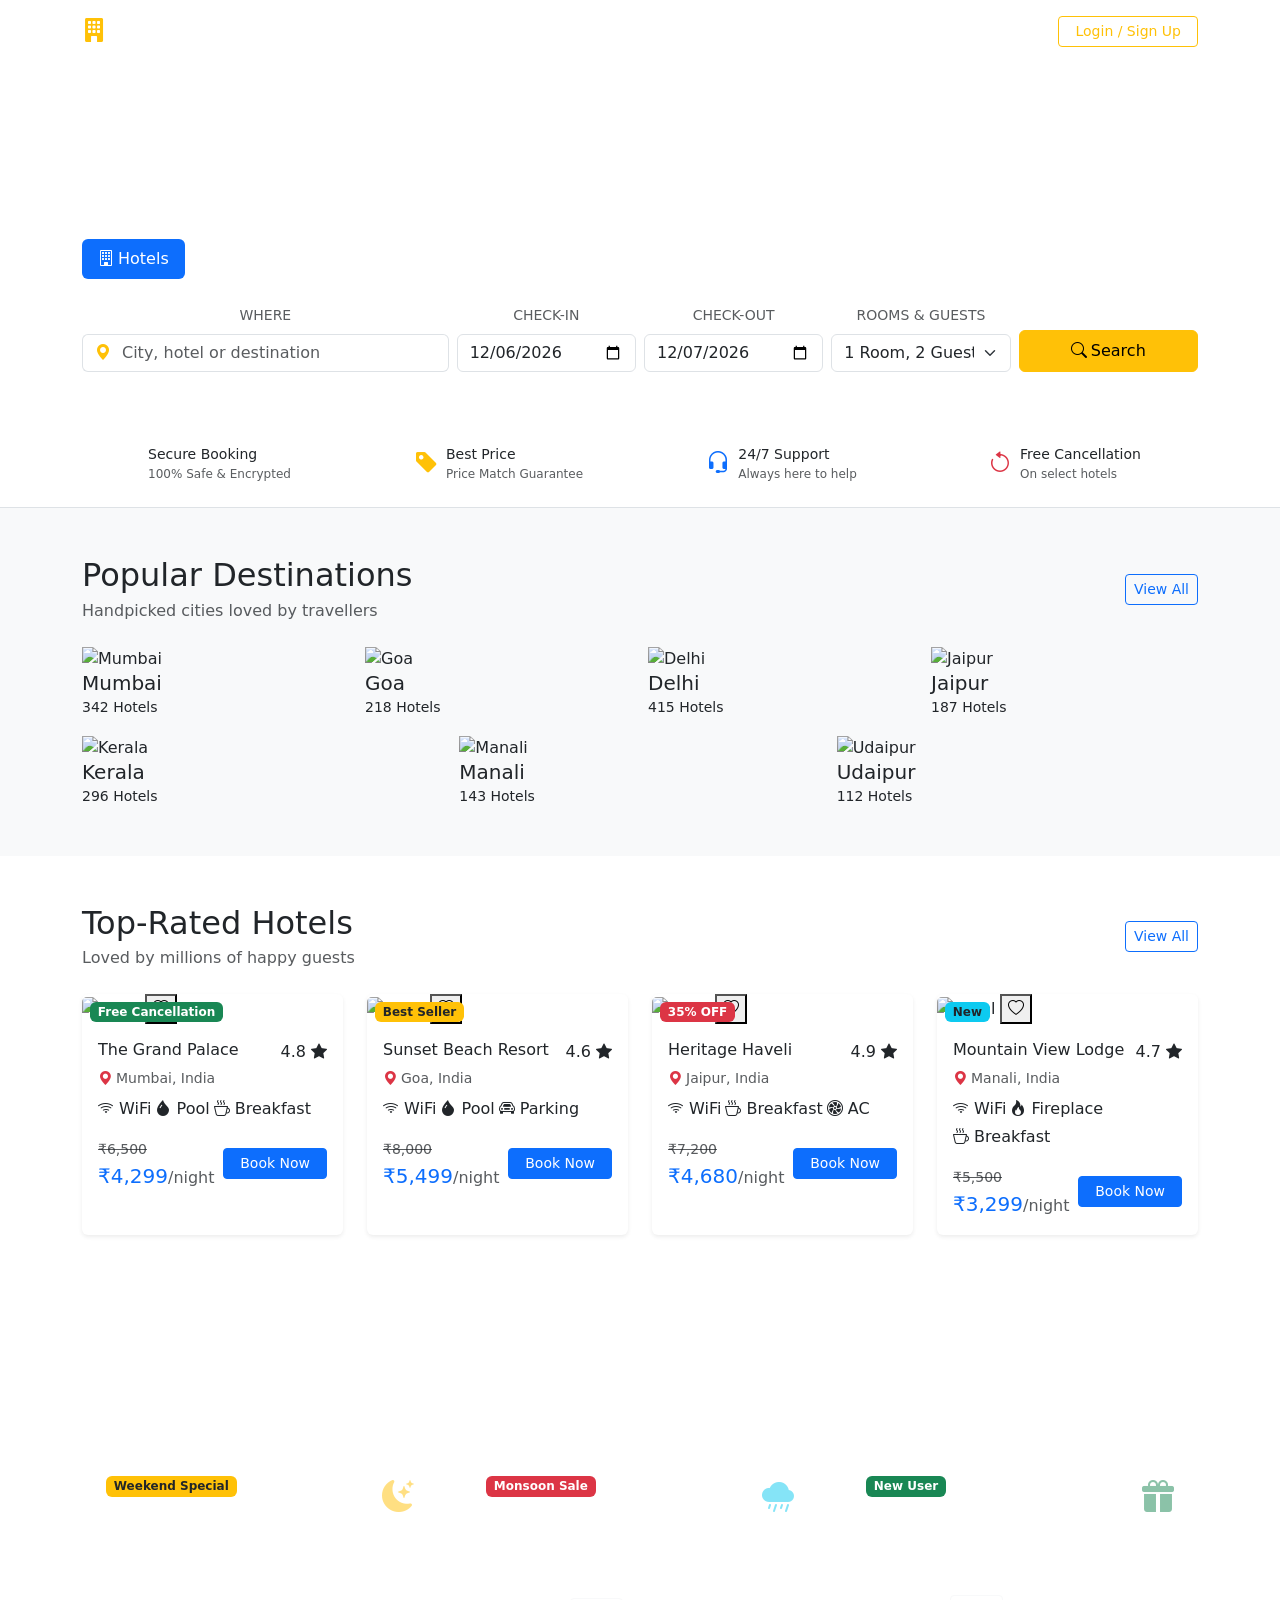
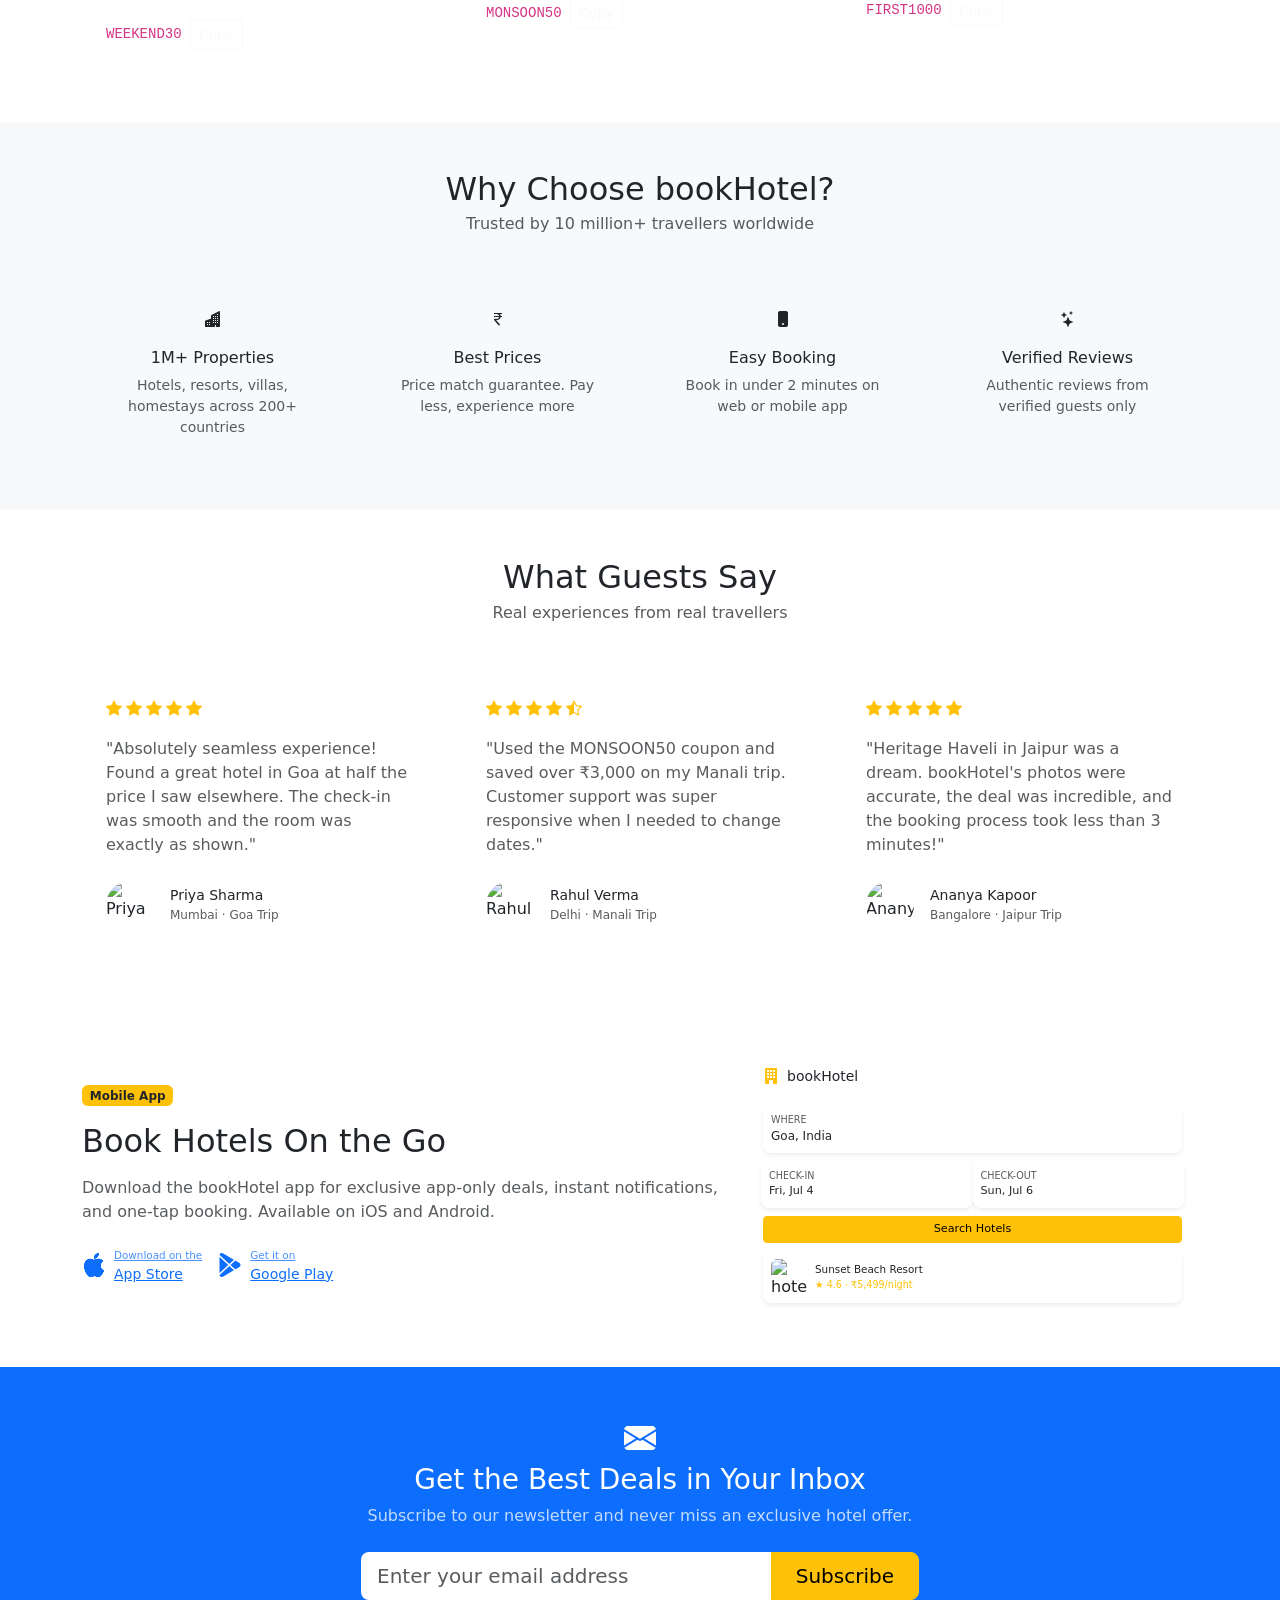
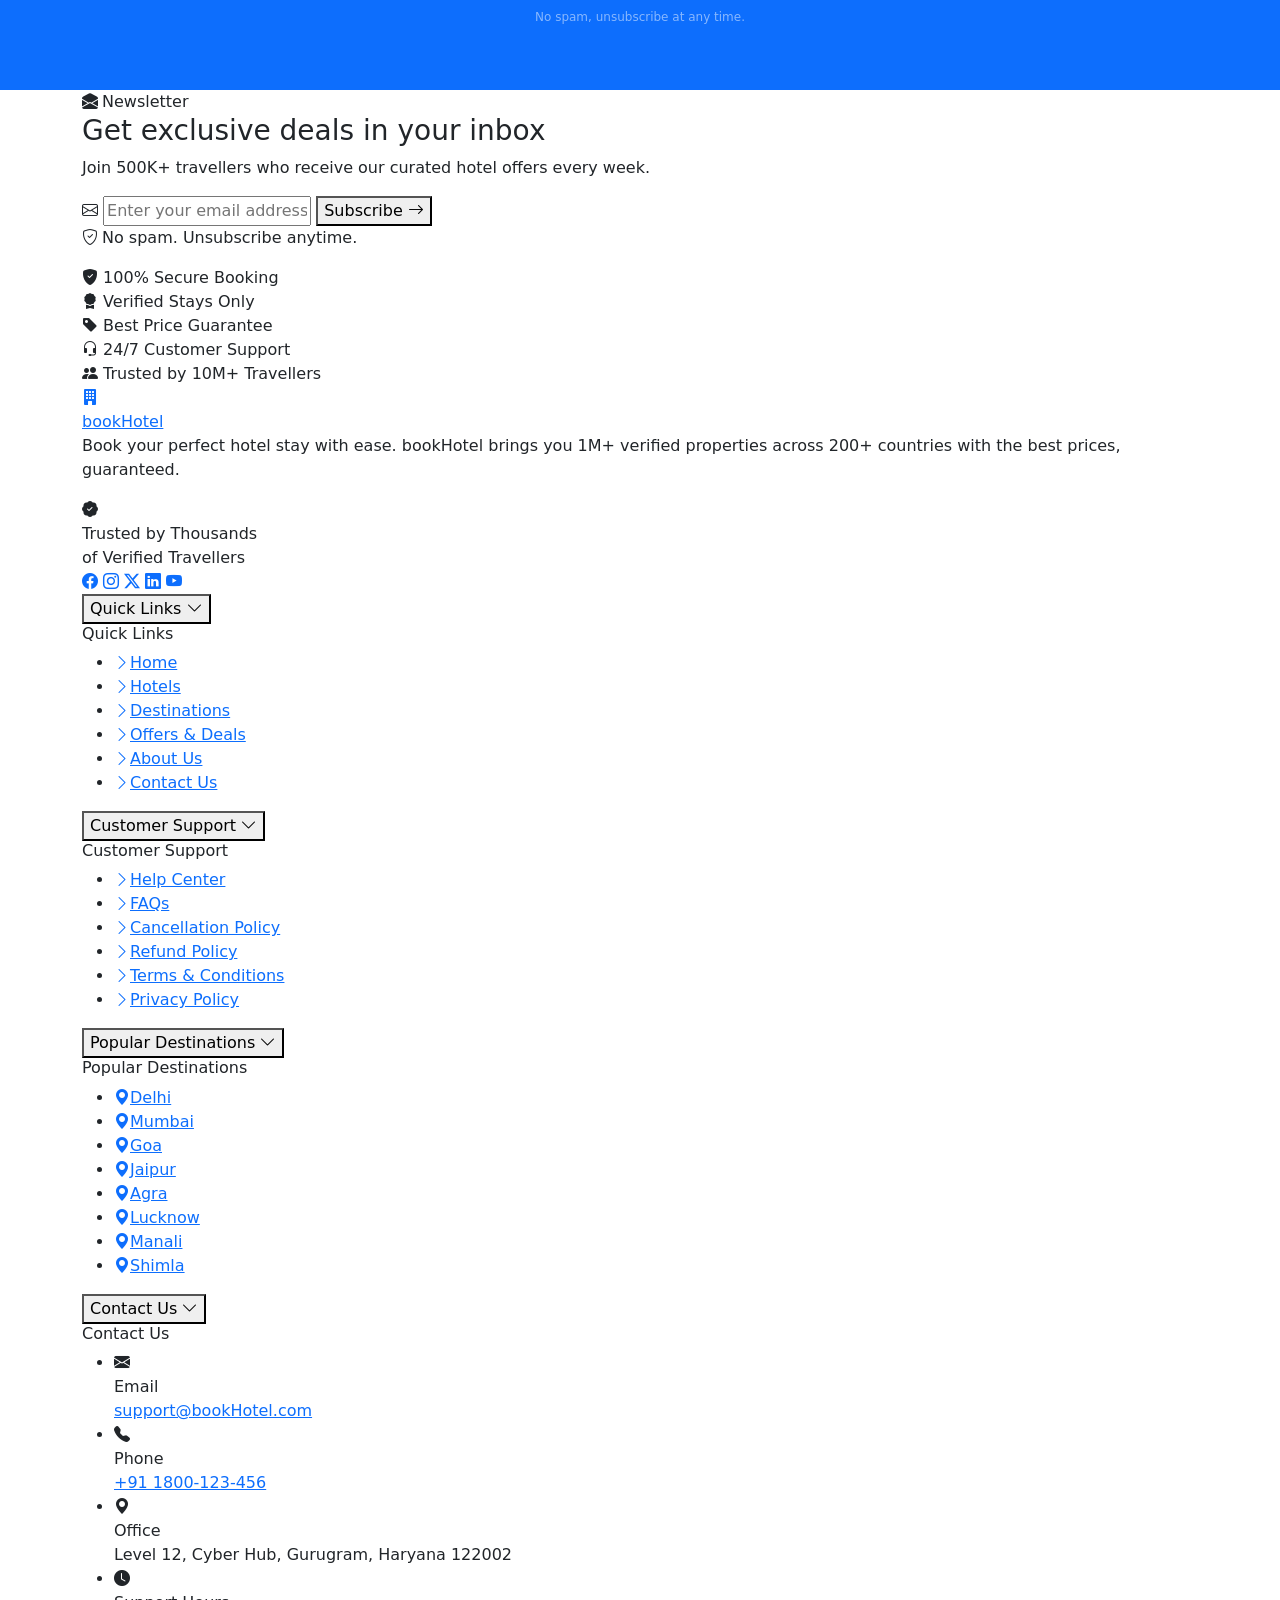
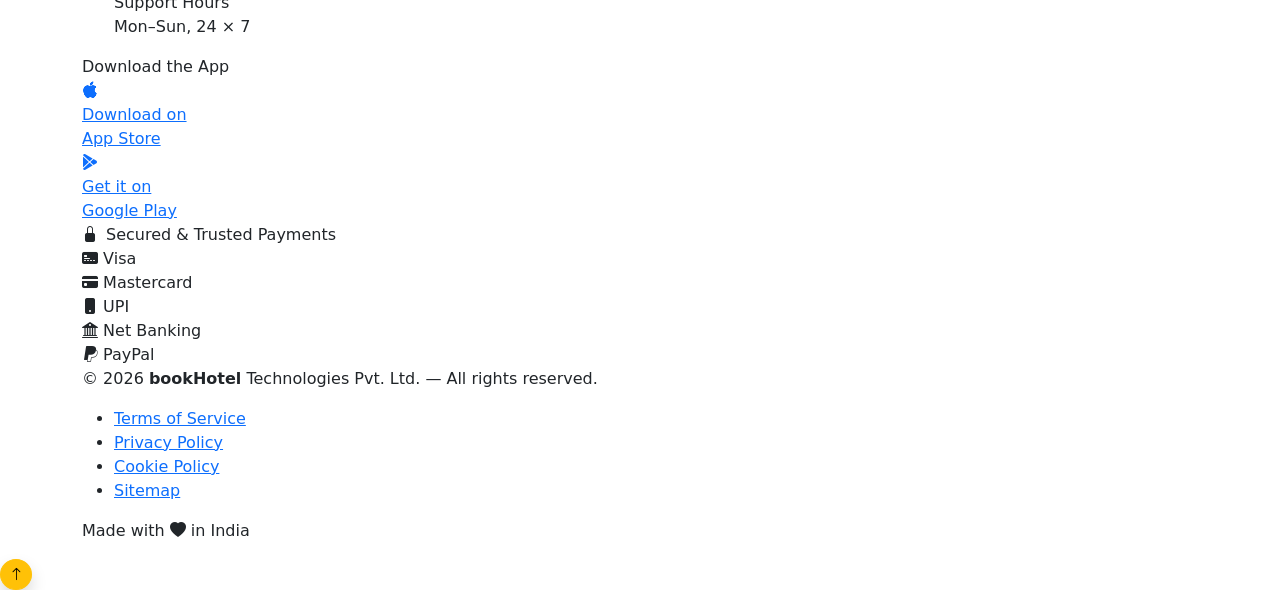
==== index.html @ 022981ae "Add My Bookings page, hotels PHP, pagination, filter/sort improvements" ====
<!DOCTYPE html>
<html lang="en">
<head>
  <meta charset="UTF-8" />
  <meta name="viewport" content="width=device-width, initial-scale=1.0"/>
  <title>bookHotel – Hotel Booking</title>
  <!-- Inline SVG favicon — no external file needed, eliminates 404 -->
  <link rel="icon" type="image/svg+xml" href="data:image/svg+xml,%3Csvg xmlns='http://www.w3.org/2000/svg' viewBox='0 0 32 32'%3E%3Crect width='32' height='32' rx='8' fill='%231a56db'/%3E%3Ctext x='50%25' y='54%25' dominant-baseline='middle' text-anchor='middle' font-size='18' font-family='system-ui' fill='%23f59e0b'%3E🏨%3C/text%3E%3C/svg%3E"/>
  <!-- crossorigin="anonymous" tells Edge these are public CDN assets (no credentials needed), which stops Tracking Prevention storage warnings -->
  <link href="https://cdn.jsdelivr.net/npm/bootstrap@5.3.3/dist/css/bootstrap.min.css" rel="stylesheet" crossorigin="anonymous"/>
  <link href="https://cdn.jsdelivr.net/npm/bootstrap-icons@1.11.3/font/bootstrap-icons.min.css" rel="stylesheet" crossorigin="anonymous"/>
  <link href="https://fonts.googleapis.com/css2?family=Inter:wght@400;500;600;700;800&display=swap" rel="stylesheet" crossorigin="anonymous"/>
  <link rel="stylesheet" href="style.css"/>
</head>
<body>

<!-- ========== NAVBAR ========== -->
<nav class="navbar navbar-expand-lg navbar-dark sticky-top" id="mainNav">
  <div class="container">
    <a class="navbar-brand fw-800 fs-4" href="index.html">
      <i class="bi bi-building-fill text-warning me-1"></i>bookHotel
    </a>
    <button class="navbar-toggler border-0" type="button" data-bs-toggle="collapse" data-bs-target="#navMenu">
      <span class="navbar-toggler-icon"></span>
    </button>
    <div class="collapse navbar-collapse" id="navMenu">
      <ul class="navbar-nav ms-auto align-items-lg-center gap-lg-1">
        <li class="nav-item"><a class="nav-link" href="hotels.html">Hotels</a></li>
        <li class="nav-item"><a class="nav-link" href="#">Destinations</a></li>
        <li class="nav-item"><a class="nav-link" href="my-bookings.html">My Bookings</a></li>
        <li class="nav-item"><a class="nav-link" href="#">Contact</a></li>
        <li class="nav-item ms-lg-3" id="navAuthSlot">
          <!-- Filled by navbar.js: shows login btn OR user dropdown -->
          <a class="btn btn-outline-warning btn-sm px-3" href="login.html">Login / Sign Up</a>
        </li>
      </ul>
    </div>
  </div>
</nav>

<!-- ========== HERO SECTION ========== -->
<section class="hero-section d-flex align-items-center">
  <div class="hero-overlay"></div>
  <div class="container position-relative z-1 text-white text-center py-5">
    <h1 class="display-4 fw-800 mb-2">Find Your Perfect Stay</h1>
    <p class="lead mb-4 opacity-75">Over 1 million hotels across 200+ countries. Best price guaranteed.</p>

    <!-- Search Tabs -->
    <div class="search-card mx-auto">
      <ul class="nav nav-pills search-tabs mb-4" id="searchTab">
        <li class="nav-item">
          <button class="nav-link active" data-bs-toggle="pill" data-bs-target="#hotels">
            <i class="bi bi-building me-1"></i>Hotels
          </button>
        </li>
      </ul>

      <div class="tab-content">
        <!-- Hotels Tab -->
        <div class="tab-pane fade show active" id="hotels">
          <div class="row g-2 align-items-end">
            <div class="col-12 col-md-4">
              <label class="form-label small fw-600 text-muted">WHERE</label>
              <div class="input-group">
                <span class="input-group-text bg-white border-end-0"><i class="bi bi-geo-alt-fill text-warning"></i></span>
                <input type="text" class="form-control border-start-0 ps-0" placeholder="City, hotel or destination"/>
              </div>
            </div>
            <div class="col-6 col-md-2">
              <label class="form-label small fw-600 text-muted">CHECK-IN</label>
              <input type="date" class="form-control"/>
            </div>
            <div class="col-6 col-md-2">
              <label class="form-label small fw-600 text-muted">CHECK-OUT</label>
              <input type="date" class="form-control"/>
            </div>
            <div class="col-6 col-md-2">
              <label class="form-label small fw-600 text-muted">ROOMS & GUESTS</label>
              <select class="form-select">
                <option>1 Room, 2 Guests</option>
                <option>1 Room, 1 Guest</option>
                <option>2 Rooms, 4 Guests</option>
                <option>3 Rooms, 6 Guests</option>
              </select>
            </div>
            <div class="col-6 col-md-2">
              <button class="btn btn-warning w-100 fw-700 py-2">
                <i class="bi bi-search me-1"></i>Search
              </button>
            </div>
          </div>
        </div>
      </div>
    </div>
  </div>
</section>

<!-- ========== TRUST BADGES ========== -->
<section class="py-4 bg-white border-bottom">
  <div class="container">
    <div class="row text-center g-3">
      <div class="col-6 col-md-3">
        <div class="d-flex align-items-center justify-content-center gap-2">
          <i class="bi bi-shield-check-fill text-success fs-4"></i>
          <div class="text-start">
            <div class="fw-700 small">Secure Booking</div>
            <div class="text-muted" style="font-size:0.75rem">100% Safe & Encrypted</div>
          </div>
        </div>
      </div>
      <div class="col-6 col-md-3">
        <div class="d-flex align-items-center justify-content-center gap-2">
          <i class="bi bi-tag-fill text-warning fs-4"></i>
          <div class="text-start">
            <div class="fw-700 small">Best Price</div>
            <div class="text-muted" style="font-size:0.75rem">Price Match Guarantee</div>
          </div>
        </div>
      </div>
      <div class="col-6 col-md-3">
        <div class="d-flex align-items-center justify-content-center gap-2">
          <i class="bi bi-headset text-primary fs-4"></i>
          <div class="text-start">
            <div class="fw-700 small">24/7 Support</div>
            <div class="text-muted" style="font-size:0.75rem">Always here to help</div>
          </div>
        </div>
      </div>
      <div class="col-6 col-md-3">
        <div class="d-flex align-items-center justify-content-center gap-2">
          <i class="bi bi-arrow-counterclockwise text-danger fs-4"></i>
          <div class="text-start">
            <div class="fw-700 small">Free Cancellation</div>
            <div class="text-muted" style="font-size:0.75rem">On select hotels</div>
          </div>
        </div>
      </div>
    </div>
  </div>
</section>

<!-- ========== POPULAR DESTINATIONS ========== -->
<section class="py-5 bg-light">
  <div class="container">
    <div class="d-flex justify-content-between align-items-center mb-4">
      <div>
        <h2 class="fw-800 mb-1">Popular Destinations</h2>
        <p class="text-muted mb-0">Handpicked cities loved by travellers</p>
      </div>
      <a href="hotels.html" class="btn btn-outline-primary btn-sm">View All</a>
    </div>
    <div class="row g-3">
      <div class="col-6 col-md-3">
        <div class="dest-card">
          <img src="https://images.unsplash.com/photo-1570168007204-dfb528c6958f?w=400&q=80" alt="Mumbai"/>
          <div class="dest-overlay">
            <h5 class="fw-700 mb-0">Mumbai</h5>
            <small>342 Hotels</small>
          </div>
        </div>
      </div>
      <div class="col-6 col-md-3">
        <div class="dest-card">
          <img src="https://images.unsplash.com/photo-1614082242765-7c98ca0f3df3?w=400&q=80" alt="Goa"/>
          <div class="dest-overlay">
            <h5 class="fw-700 mb-0">Goa</h5>
            <small>218 Hotels</small>
          </div>
        </div>
      </div>
      <div class="col-6 col-md-3">
        <div class="dest-card">
          <img src="https://images.unsplash.com/photo-1587474260584-136574528ed5?w=400&q=80" alt="Delhi"/>
          <div class="dest-overlay">
            <h5 class="fw-700 mb-0">Delhi</h5>
            <small>415 Hotels</small>
          </div>
        </div>
      </div>
      <div class="col-6 col-md-3">
        <div class="dest-card">
          <img src="https://images.unsplash.com/photo-1477587458883-47145ed94245?w=400&q=80" alt="Jaipur"/>
          <div class="dest-overlay">
            <h5 class="fw-700 mb-0">Jaipur</h5>
            <small>187 Hotels</small>
          </div>
        </div>
      </div>
      <div class="col-6 col-md-4">
        <div class="dest-card">
          <img src="https://th.bing.com/th/id/OIP.aY2bWZrLy8hna1aiaIunowHaEc?w=297&h=180&c=7&r=0&o=7&dpr=1.5&pid=1.7&rm=3" alt="Kerala"/>
          <div class="dest-overlay">
            <h5 class="fw-700 mb-0">Kerala</h5>
            <small>296 Hotels</small>
          </div>
        </div>
      </div>
      <div class="col-6 col-md-4">
        <div class="dest-card">
          <img src="https://images.unsplash.com/photo-1626621341517-bbf3d9990a23?w=400&q=80" alt="Manali"/>
          <div class="dest-overlay">
            <h5 class="fw-700 mb-0">Manali</h5>
            <small>143 Hotels</small>
          </div>
        </div>
      </div>
      <div class="col-12 col-md-4">
        <div class="dest-card">
          <img src="https://wallpapers.com/images/hd/lake-pichola-palace-rajputana-hd-dspdgwndxa2ug3qu.jpg" alt="Udaipur"/>
          <div class="dest-overlay">
            <h5 class="fw-700 mb-0">Udaipur</h5>
            <small>112 Hotels</small>
          </div>
        </div>
      </div>
    </div>
  </div>
</section>

<!-- ========== FEATURED HOTELS ========== -->
<section class="py-5 bg-white">
  <div class="container">
    <div class="d-flex justify-content-between align-items-center mb-4">
      <div>
        <h2 class="fw-800 mb-1">Top-Rated Hotels</h2>
        <p class="text-muted mb-0">Loved by millions of happy guests</p>
      </div>
      <a href="hotels.html" class="btn btn-outline-primary btn-sm">View All</a>
    </div>
    <div class="row g-4">

      <!-- Hotel Card 1 -->
      <div class="col-12 col-md-6 col-lg-3">
        <div class="hotel-card card border-0 shadow-sm h-100">
          <div class="position-relative">
            <img src="https://images.unsplash.com/photo-1566073771259-6a8506099945?w=400&q=80" class="card-img-top hotel-img" alt="Hotel"/>
            <span class="badge bg-success position-absolute top-0 start-0 m-2">Free Cancellation</span>
            <button class="btn-wishlist" aria-label="Add to wishlist"><i class="bi bi-heart"></i></button>
          </div>
          <div class="card-body">
            <div class="d-flex justify-content-between align-items-start mb-1">
              <h6 class="fw-700 mb-0">The Grand Palace</h6>
              <span class="rating-badge">4.8 <i class="bi bi-star-fill"></i></span>
            </div>
            <p class="text-muted small mb-2"><i class="bi bi-geo-alt-fill me-1 text-danger"></i>Mumbai, India</p>
            <div class="d-flex gap-1 flex-wrap mb-3">
              <span class="amenity-tag"><i class="bi bi-wifi"></i> WiFi</span>
              <span class="amenity-tag"><i class="bi bi-droplet-fill"></i> Pool</span>
              <span class="amenity-tag"><i class="bi bi-cup-hot"></i> Breakfast</span>
            </div>
            <div class="d-flex justify-content-between align-items-center">
              <div>
                <span class="text-muted text-decoration-line-through small">₹6,500</span>
                <div class="fw-800 text-primary fs-5">₹4,299<span class="fs-6 fw-400 text-muted">/night</span></div>
              </div>
              <a href="hotel-details.html" class="btn btn-primary btn-sm px-3">Book Now</a>
            </div>
          </div>
        </div>
      </div>

      <!-- Hotel Card 2 -->
      <div class="col-12 col-md-6 col-lg-3">
        <div class="hotel-card card border-0 shadow-sm h-100">
          <div class="position-relative">
            <img src="https://images.unsplash.com/photo-1571003123894-1f0594d2b5d9?w=400&q=80" class="card-img-top hotel-img" alt="Hotel"/>
            <span class="badge bg-warning text-dark position-absolute top-0 start-0 m-2">Best Seller</span>
            <button class="btn-wishlist" aria-label="Add to wishlist"><i class="bi bi-heart"></i></button>
          </div>
          <div class="card-body">
            <div class="d-flex justify-content-between align-items-start mb-1">
              <h6 class="fw-700 mb-0">Sunset Beach Resort</h6>
              <span class="rating-badge">4.6 <i class="bi bi-star-fill"></i></span>
            </div>
            <p class="text-muted small mb-2"><i class="bi bi-geo-alt-fill me-1 text-danger"></i>Goa, India</p>
            <div class="d-flex gap-1 flex-wrap mb-3">
              <span class="amenity-tag"><i class="bi bi-wifi"></i> WiFi</span>
              <span class="amenity-tag"><i class="bi bi-droplet-fill"></i> Pool</span>
              <span class="amenity-tag"><i class="bi bi-car-front"></i> Parking</span>
            </div>
            <div class="d-flex justify-content-between align-items-center">
              <div>
                <span class="text-muted text-decoration-line-through small">₹8,000</span>
                <div class="fw-800 text-primary fs-5">₹5,499<span class="fs-6 fw-400 text-muted">/night</span></div>
              </div>
              <a href="hotel-details.html" class="btn btn-primary btn-sm px-3">Book Now</a>
            </div>
          </div>
        </div>
      </div>

      <!-- Hotel Card 3 -->
      <div class="col-12 col-md-6 col-lg-3">
        <div class="hotel-card card border-0 shadow-sm h-100">
          <div class="position-relative">
            <img src="https://images.unsplash.com/photo-1520250497591-112f2f40a3f4?w=400&q=80" class="card-img-top hotel-img" alt="Hotel"/>
            <span class="badge bg-danger position-absolute top-0 start-0 m-2">35% OFF</span>
            <button class="btn-wishlist" aria-label="Add to wishlist"><i class="bi bi-heart"></i></button>
          </div>
          <div class="card-body">
            <div class="d-flex justify-content-between align-items-start mb-1">
              <h6 class="fw-700 mb-0">Heritage Haveli</h6>
              <span class="rating-badge">4.9 <i class="bi bi-star-fill"></i></span>
            </div>
            <p class="text-muted small mb-2"><i class="bi bi-geo-alt-fill me-1 text-danger"></i>Jaipur, India</p>
            <div class="d-flex gap-1 flex-wrap mb-3">
              <span class="amenity-tag"><i class="bi bi-wifi"></i> WiFi</span>
              <span class="amenity-tag"><i class="bi bi-cup-hot"></i> Breakfast</span>
              <span class="amenity-tag"><i class="bi bi-fan"></i> AC</span>
            </div>
            <div class="d-flex justify-content-between align-items-center">
              <div>
                <span class="text-muted text-decoration-line-through small">₹7,200</span>
                <div class="fw-800 text-primary fs-5">₹4,680<span class="fs-6 fw-400 text-muted">/night</span></div>
              </div>
              <a href="hotel-details.html" class="btn btn-primary btn-sm px-3">Book Now</a>
            </div>
          </div>
        </div>
      </div>

      <!-- Hotel Card 4 -->
      <div class="col-12 col-md-6 col-lg-3">
        <div class="hotel-card card border-0 shadow-sm h-100">
          <div class="position-relative">
            <img src="https://images.unsplash.com/photo-1611892440504-42a792e24d32?w=400&q=80" class="card-img-top hotel-img" alt="Hotel"/>
            <span class="badge bg-info text-dark position-absolute top-0 start-0 m-2">New</span>
            <button class="btn-wishlist" aria-label="Add to wishlist"><i class="bi bi-heart"></i></button>
          </div>
          <div class="card-body">
            <div class="d-flex justify-content-between align-items-start mb-1">
              <h6 class="fw-700 mb-0">Mountain View Lodge</h6>
              <span class="rating-badge">4.7 <i class="bi bi-star-fill"></i></span>
            </div>
            <p class="text-muted small mb-2"><i class="bi bi-geo-alt-fill me-1 text-danger"></i>Manali, India</p>
            <div class="d-flex gap-1 flex-wrap mb-3">
              <span class="amenity-tag"><i class="bi bi-wifi"></i> WiFi</span>
              <span class="amenity-tag"><i class="bi bi-fire"></i> Fireplace</span>
              <span class="amenity-tag"><i class="bi bi-cup-hot"></i> Breakfast</span>
            </div>
            <div class="d-flex justify-content-between align-items-center">
              <div>
                <span class="text-muted text-decoration-line-through small">₹5,500</span>
                <div class="fw-800 text-primary fs-5">₹3,299<span class="fs-6 fw-400 text-muted">/night</span></div>
              </div>
              <a href="hotel-details.html" class="btn btn-primary btn-sm px-3">Book Now</a>
            </div>
          </div>
        </div>
      </div>

    </div>
  </div>
</section>

<!-- ========== EXCLUSIVE DEALS ========== -->
<section class="py-5 deals-section text-white">
  <div class="container">
    <div class="text-center mb-5">
      <h2 class="fw-800">Exclusive Deals & Offers</h2>
      <p class="opacity-75">Limited time offers — grab them before they're gone</p>
    </div>
    <div class="row g-4">
      <div class="col-12 col-md-4">
        <div class="deal-card p-4">
          <div class="d-flex justify-content-between align-items-start mb-3">
            <div>
              <span class="badge bg-warning text-dark mb-2">Weekend Special</span>
              <h5 class="fw-700">Flat 30% Off on Weekend Stays</h5>
              <p class="opacity-75 small mb-0">Valid on check-ins Fri – Sun. Min. 2 nights.</p>
            </div>
            <i class="bi bi-moon-stars-fill fs-2 text-warning opacity-50"></i>
          </div>
          <div class="d-flex align-items-center gap-2 mt-3">
            <code class="coupon-code">WEEKEND30</code>
            <button class="btn btn-sm btn-outline-light" onclick="copyCode(this, 'WEEKEND30')">Copy</button>
          </div>
        </div>
      </div>
      <div class="col-12 col-md-4">
        <div class="deal-card p-4">
          <div class="d-flex justify-content-between align-items-start mb-3">
            <div>
              <span class="badge bg-danger mb-2">Monsoon Sale</span>
              <h5 class="fw-700">Up to 50% Off on Hill Stations</h5>
              <p class="opacity-75 small mb-0">Book by July 31. Travel till Sep 30.</p>
            </div>
            <i class="bi bi-cloud-rain-fill fs-2 text-info opacity-50"></i>
          </div>
          <div class="d-flex align-items-center gap-2 mt-3">
            <code class="coupon-code">MONSOON50</code>
            <button class="btn btn-sm btn-outline-light" onclick="copyCode(this, 'MONSOON50')">Copy</button>
          </div>
        </div>
      </div>
      <div class="col-12 col-md-4">
        <div class="deal-card p-4">
          <div class="d-flex justify-content-between align-items-start mb-3">
            <div>
              <span class="badge bg-success mb-2">New User</span>
              <h5 class="fw-700">₹1000 Off on First Booking</h5>
              <p class="opacity-75 small mb-0">For new users on bookings above ₹3000.</p>
            </div>
            <i class="bi bi-gift-fill fs-2 text-success opacity-50"></i>
          </div>
          <div class="d-flex align-items-center gap-2 mt-3">
            <code class="coupon-code">FIRST1000</code>
            <button class="btn btn-sm btn-outline-light" onclick="copyCode(this, 'FIRST1000')">Copy</button>
          </div>
        </div>
      </div>
    </div>
  </div>
</section>

<!-- ========== WHY CHOOSE US ========== -->
<section class="py-5 bg-light">
  <div class="container text-center">
    <h2 class="fw-800 mb-1">Why Choose bookHotel?</h2>
    <p class="text-muted mb-5">Trusted by 10 million+ travellers worldwide</p>
    <div class="row g-4">
      <div class="col-6 col-md-3">
        <div class="feature-box p-4 h-100">
          <div class="feature-icon mb-3"><i class="bi bi-buildings-fill"></i></div>
          <h6 class="fw-700">1M+ Properties</h6>
          <p class="text-muted small mb-0">Hotels, resorts, villas, homestays across 200+ countries</p>
        </div>
      </div>
      <div class="col-6 col-md-3">
        <div class="feature-box p-4 h-100">
          <div class="feature-icon mb-3"><i class="bi bi-currency-rupee"></i></div>
          <h6 class="fw-700">Best Prices</h6>
          <p class="text-muted small mb-0">Price match guarantee. Pay less, experience more</p>
        </div>
      </div>
      <div class="col-6 col-md-3">
        <div class="feature-box p-4 h-100">
          <div class="feature-icon mb-3"><i class="bi bi-phone-fill"></i></div>
          <h6 class="fw-700">Easy Booking</h6>
          <p class="text-muted small mb-0">Book in under 2 minutes on web or mobile app</p>
        </div>
      </div>
      <div class="col-6 col-md-3">
        <div class="feature-box p-4 h-100">
          <div class="feature-icon mb-3"><i class="bi bi-stars"></i></div>
          <h6 class="fw-700">Verified Reviews</h6>
          <p class="text-muted small mb-0">Authentic reviews from verified guests only</p>
        </div>
      </div>
    </div>
  </div>
</section>

<!-- ========== TESTIMONIALS ========== -->
<section class="py-5 bg-white">
  <div class="container">
    <div class="text-center mb-5">
      <h2 class="fw-800 mb-1">What Guests Say</h2>
      <p class="text-muted">Real experiences from real travellers</p>
    </div>
    <div class="row g-4">
      <div class="col-12 col-md-4">
        <div class="review-card p-4 h-100">
          <div class="d-flex gap-1 text-warning mb-3">
            <i class="bi bi-star-fill"></i><i class="bi bi-star-fill"></i><i class="bi bi-star-fill"></i><i class="bi bi-star-fill"></i><i class="bi bi-star-fill"></i>
          </div>
          <p class="text-muted mb-4">"Absolutely seamless experience! Found a great hotel in Goa at half the price I saw elsewhere. The check-in was smooth and the room was exactly as shown."</p>
          <div class="d-flex align-items-center gap-3">
            <img src="https://i.pravatar.cc/48?img=5" class="rounded-circle" width="48" height="48" alt="Priya S"/>
            <div>
              <div class="fw-700 small">Priya Sharma</div>
              <div class="text-muted" style="font-size:0.75rem">Mumbai · Goa Trip</div>
            </div>
          </div>
        </div>
      </div>
      <div class="col-12 col-md-4">
        <div class="review-card p-4 h-100">
          <div class="d-flex gap-1 text-warning mb-3">
            <i class="bi bi-star-fill"></i><i class="bi bi-star-fill"></i><i class="bi bi-star-fill"></i><i class="bi bi-star-fill"></i><i class="bi bi-star-half"></i>
          </div>
          <p class="text-muted mb-4">"Used the MONSOON50 coupon and saved over ₹3,000 on my Manali trip. Customer support was super responsive when I needed to change dates."</p>
          <div class="d-flex align-items-center gap-3">
            <img src="https://i.pravatar.cc/48?img=12" class="rounded-circle" width="48" height="48" alt="Rahul V"/>
            <div>
              <div class="fw-700 small">Rahul Verma</div>
              <div class="text-muted" style="font-size:0.75rem">Delhi · Manali Trip</div>
            </div>
          </div>
        </div>
      </div>
      <div class="col-12 col-md-4">
        <div class="review-card p-4 h-100">
          <div class="d-flex gap-1 text-warning mb-3">
            <i class="bi bi-star-fill"></i><i class="bi bi-star-fill"></i><i class="bi bi-star-fill"></i><i class="bi bi-star-fill"></i><i class="bi bi-star-fill"></i>
          </div>
          <p class="text-muted mb-4">"Heritage Haveli in Jaipur was a dream. bookHotel's photos were accurate, the deal was incredible, and the booking process took less than 3 minutes!"</p>
          <div class="d-flex align-items-center gap-3">
            <img src="https://i.pravatar.cc/48?img=21" class="rounded-circle" width="48" height="48" alt="Ananya K"/>
            <div>
              <div class="fw-700 small">Ananya Kapoor</div>
              <div class="text-muted" style="font-size:0.75rem">Bangalore · Jaipur Trip</div>
            </div>
          </div>
        </div>
      </div>
    </div>
  </div>
</section>

<!-- ========== APP DOWNLOAD ========== -->
<section class="py-5 app-section">
  <div class="container">
    <div class="row align-items-center g-4">
      <div class="col-12 col-md-7">
        <span class="badge bg-warning text-dark mb-3">Mobile App</span>
        <h2 class="fw-800 mb-3">Book Hotels On the Go</h2>
        <p class="text-muted mb-4">Download the bookHotel app for exclusive app-only deals, instant notifications, and one-tap booking. Available on iOS and Android.</p>
        <div class="d-flex gap-3 flex-wrap">
          <a href="#" class="app-btn d-flex align-items-center gap-2">
            <i class="bi bi-apple fs-4"></i>
            <div class="text-start">
              <div style="font-size:0.65rem" class="opacity-75">Download on the</div>
              <div class="fw-700 small">App Store</div>
            </div>
          </a>
          <a href="#" class="app-btn d-flex align-items-center gap-2">
            <i class="bi bi-google-play fs-4"></i>
            <div class="text-start">
              <div style="font-size:0.65rem" class="opacity-75">Get it on</div>
              <div class="fw-700 small">Google Play</div>
            </div>
          </a>
        </div>
      </div>
      <div class="col-12 col-md-5 text-center">
        <div class="app-mockup mx-auto">
          <div class="phone-frame">
            <div class="phone-screen">
              <div class="p-3 text-start">
                <div class="d-flex align-items-center gap-2 mb-3">
                  <i class="bi bi-building-fill text-warning"></i>
                  <span class="fw-700 small">bookHotel</span>
                </div>
                <div class="bg-white rounded-3 p-2 mb-2 shadow-sm">
                  <div class="text-muted" style="font-size:0.6rem">WHERE</div>
                  <div class="fw-600" style="font-size:0.75rem">Goa, India</div>
                </div>
                <div class="row g-1 mb-2">
                  <div class="col-6 bg-white rounded-3 p-2 shadow-sm">
                    <div class="text-muted" style="font-size:0.6rem">CHECK-IN</div>
                    <div class="fw-600" style="font-size:0.7rem">Fri, Jul 4</div>
                  </div>
                  <div class="col-6 bg-white rounded-3 p-2 shadow-sm">
                    <div class="text-muted" style="font-size:0.6rem">CHECK-OUT</div>
                    <div class="fw-600" style="font-size:0.7rem">Sun, Jul 6</div>
                  </div>
                </div>
                <button class="btn btn-warning w-100 btn-sm fw-700" style="font-size:0.7rem">Search Hotels</button>
                <div class="mt-2 bg-white rounded-3 p-2 shadow-sm d-flex gap-2 align-items-center">
                  <img src="https://images.unsplash.com/photo-1571003123894-1f0594d2b5d9?w=60&q=80" width="36" height="36" class="rounded-2 object-fit-cover" alt="hotel"/>
                  <div>
                    <div class="fw-600" style="font-size:0.65rem">Sunset Beach Resort</div>
                    <div class="text-warning" style="font-size:0.6rem">★ 4.6 · ₹5,499/night</div>
                  </div>
                </div>
              </div>
            </div>
          </div>
        </div>
      </div>
    </div>
  </div>
</section>

<!-- ========== NEWSLETTER ========== -->
<section class="py-5 bg-primary text-white text-center">
  <div class="container">
    <div class="col-12 col-md-6 mx-auto">
      <i class="bi bi-envelope-fill fs-2 mb-3"></i>
      <h3 class="fw-800 mb-2">Get the Best Deals in Your Inbox</h3>
      <p class="opacity-75 mb-4">Subscribe to our newsletter and never miss an exclusive hotel offer.</p>
      <div class="input-group input-group-lg">
        <input type="email" class="form-control border-0" placeholder="Enter your email address" aria-label="Email"/>
        <button class="btn btn-warning fw-700 px-4">Subscribe</button>
      </div>
      <p class="mt-2 opacity-50" style="font-size:0.75rem">No spam, unsubscribe at any time.</p>
    </div>
  </div>
</section>

<!-- ========== PREMIUM FOOTER ========== -->
<footer class="se-footer">

  <!-- ── TOP NEWSLETTER BAND ── -->
  <div class="se-footer__newsletter-band">
    <div class="container">
      <div class="se-footer__nl-inner">
        <div class="se-footer__nl-copy">
          <span class="se-footer__nl-badge"><i class="bi bi-envelope-open-fill me-1"></i>Newsletter</span>
          <h3 class="se-footer__nl-title">Get exclusive deals in your inbox</h3>
          <p class="se-footer__nl-sub">Join 500K+ travellers who receive our curated hotel offers every week.</p>
        </div>
        <form class="se-footer__nl-form" id="footerNewsletterForm" novalidate>
          <div class="se-footer__nl-field">
            <i class="bi bi-envelope se-footer__nl-icon"></i>
            <input type="email" class="se-footer__nl-input" id="nlEmail" placeholder="Enter your email address" aria-label="Email for newsletter"/>
            <button type="submit" class="se-footer__nl-btn">
              <span class="se-footer__nl-btn-txt">Subscribe</span>
              <i class="bi bi-arrow-right se-footer__nl-btn-icon"></i>
            </button>
          </div>
          <p class="se-footer__nl-note"><i class="bi bi-shield-check me-1"></i>No spam. Unsubscribe anytime.</p>
          <p class="se-footer__nl-ok d-none" id="nlOk"><i class="bi bi-check-circle-fill me-1"></i>You're subscribed!</p>
        </form>
      </div>
    </div>
  </div>

  <!-- ── TRUST STRIP ── -->
  <div class="se-footer__trust-strip">
    <div class="container">
      <div class="se-footer__trust-row">
        <div class="se-footer__trust-item">
          <i class="bi bi-shield-fill-check"></i>
          <span>100% Secure Booking</span>
        </div>
        <div class="se-footer__trust-sep"></div>
        <div class="se-footer__trust-item">
          <i class="bi bi-award-fill"></i>
          <span>Verified Stays Only</span>
        </div>
        <div class="se-footer__trust-sep"></div>
        <div class="se-footer__trust-item">
          <i class="bi bi-tag-fill"></i>
          <span>Best Price Guarantee</span>
        </div>
        <div class="se-footer__trust-sep"></div>
        <div class="se-footer__trust-item">
          <i class="bi bi-headset"></i>
          <span>24/7 Customer Support</span>
        </div>
        <div class="se-footer__trust-sep"></div>
        <div class="se-footer__trust-item">
          <i class="bi bi-people-fill"></i>
          <span>Trusted by 10M+ Travellers</span>
        </div>
      </div>
    </div>
  </div>

  <!-- ── MAIN GRID ── -->
  <div class="se-footer__main">
    <div class="container">
      <div class="se-footer__grid">

        <!-- COL 1 — Brand -->
        <div class="se-footer__col se-footer__col--brand">
          <a href="index.html" class="se-footer__logo">
            <div class="se-footer__logo-icon"><i class="bi bi-building-fill"></i></div>
            <span class="se-footer__logo-name">bookHotel</span>
          </a>
          <p class="se-footer__brand-desc">
            Book your perfect hotel stay with ease. bookHotel brings you 1M+ verified properties across 200+ countries with the best prices, guaranteed.
          </p>
          <!-- Trusted badge -->
          <div class="se-footer__trusted-badge">
            <i class="bi bi-patch-check-fill se-footer__badge-icon"></i>
            <div>
              <div class="se-footer__badge-title">Trusted by Thousands</div>
              <div class="se-footer__badge-sub">of Verified Travellers</div>
            </div>
          </div>
          <!-- Social icons -->
          <div class="se-footer__social">
            <a href="#" class="se-footer__social-btn" aria-label="Facebook"><i class="bi bi-facebook"></i></a>
            <a href="#" class="se-footer__social-btn" aria-label="Instagram"><i class="bi bi-instagram"></i></a>
            <a href="#" class="se-footer__social-btn" aria-label="Twitter / X"><i class="bi bi-twitter-x"></i></a>
            <a href="#" class="se-footer__social-btn" aria-label="LinkedIn"><i class="bi bi-linkedin"></i></a>
            <a href="#" class="se-footer__social-btn" aria-label="YouTube"><i class="bi bi-youtube"></i></a>
          </div>
        </div>

        <!-- COL 2 — Quick Links -->
        <div class="se-footer__col">
          <button class="se-footer__col-toggle" aria-expanded="false">
            Quick Links <i class="bi bi-chevron-down se-footer__toggle-icon"></i>
          </button>
          <h6 class="se-footer__col-heading">Quick Links</h6>
          <ul class="se-footer__link-list">
            <li><a href="index.html"><i class="bi bi-chevron-right"></i>Home</a></li>
            <li><a href="hotels.html"><i class="bi bi-chevron-right"></i>Hotels</a></li>
            <li><a href="#"><i class="bi bi-chevron-right"></i>Destinations</a></li>
            <li><a href="#"><i class="bi bi-chevron-right"></i>Offers &amp; Deals</a></li>
            <li><a href="#"><i class="bi bi-chevron-right"></i>About Us</a></li>
            <li><a href="#"><i class="bi bi-chevron-right"></i>Contact Us</a></li>
          </ul>
        </div>

        <!-- COL 3 — Customer Support -->
        <div class="se-footer__col">
          <button class="se-footer__col-toggle" aria-expanded="false">
            Customer Support <i class="bi bi-chevron-down se-footer__toggle-icon"></i>
          </button>
          <h6 class="se-footer__col-heading">Customer Support</h6>
          <ul class="se-footer__link-list">
            <li><a href="#"><i class="bi bi-chevron-right"></i>Help Center</a></li>
            <li><a href="#"><i class="bi bi-chevron-right"></i>FAQs</a></li>
            <li><a href="#"><i class="bi bi-chevron-right"></i>Cancellation Policy</a></li>
            <li><a href="#"><i class="bi bi-chevron-right"></i>Refund Policy</a></li>
            <li><a href="#"><i class="bi bi-chevron-right"></i>Terms &amp; Conditions</a></li>
            <li><a href="#"><i class="bi bi-chevron-right"></i>Privacy Policy</a></li>
          </ul>
        </div>

        <!-- COL 4 — Popular Destinations -->
        <div class="se-footer__col">
          <button class="se-footer__col-toggle" aria-expanded="false">
            Popular Destinations <i class="bi bi-chevron-down se-footer__toggle-icon"></i>
          </button>
          <h6 class="se-footer__col-heading">Popular Destinations</h6>
          <ul class="se-footer__link-list se-footer__link-list--dest">
            <li><a href="hotels.html"><i class="bi bi-geo-alt-fill"></i>Delhi</a></li>
            <li><a href="hotels.html"><i class="bi bi-geo-alt-fill"></i>Mumbai</a></li>
            <li><a href="hotels.html"><i class="bi bi-geo-alt-fill"></i>Goa</a></li>
            <li><a href="hotels.html"><i class="bi bi-geo-alt-fill"></i>Jaipur</a></li>
            <li><a href="hotels.html"><i class="bi bi-geo-alt-fill"></i>Agra</a></li>
            <li><a href="hotels.html"><i class="bi bi-geo-alt-fill"></i>Lucknow</a></li>
            <li><a href="hotels.html"><i class="bi bi-geo-alt-fill"></i>Manali</a></li>
            <li><a href="hotels.html"><i class="bi bi-geo-alt-fill"></i>Shimla</a></li>
          </ul>
        </div>

        <!-- COL 5 — Contact + App -->
        <div class="se-footer__col se-footer__col--contact">
          <button class="se-footer__col-toggle" aria-expanded="false">
            Contact Us <i class="bi bi-chevron-down se-footer__toggle-icon"></i>
          </button>
          <h6 class="se-footer__col-heading">Contact Us</h6>
          <ul class="se-footer__contact-list">
            <li>
              <span class="se-footer__contact-icon"><i class="bi bi-envelope-fill"></i></span>
              <div>
                <div class="se-footer__contact-label">Email</div>
                <a href="mailto:support@bookHotel.com" class="se-footer__contact-val">support@bookHotel.com</a>
              </div>
            </li>
            <li>
              <span class="se-footer__contact-icon"><i class="bi bi-telephone-fill"></i></span>
              <div>
                <div class="se-footer__contact-label">Phone</div>
                <a href="tel:+911800123456" class="se-footer__contact-val">+91 1800-123-456</a>
              </div>
            </li>
            <li>
              <span class="se-footer__contact-icon"><i class="bi bi-geo-alt-fill"></i></span>
              <div>
                <div class="se-footer__contact-label">Office</div>
                <span class="se-footer__contact-val">Level 12, Cyber Hub, Gurugram, Haryana 122002</span>
              </div>
            </li>
            <li>
              <span class="se-footer__contact-icon"><i class="bi bi-clock-fill"></i></span>
              <div>
                <div class="se-footer__contact-label">Support Hours</div>
                <span class="se-footer__contact-val">Mon–Sun, 24 × 7</span>
              </div>
            </li>
          </ul>
          <!-- App Download -->
          <div class="se-footer__apps">
            <div class="se-footer__apps-label">Download the App</div>
            <div class="se-footer__apps-row">
              <a href="#" class="se-footer__app-btn" aria-label="Download on App Store">
                <i class="bi bi-apple se-footer__app-icon"></i>
                <div>
                  <div class="se-footer__app-small">Download on</div>
                  <div class="se-footer__app-store">App Store</div>
                </div>
              </a>
              <a href="#" class="se-footer__app-btn" aria-label="Get on Google Play">
                <i class="bi bi-google-play se-footer__app-icon"></i>
                <div>
                  <div class="se-footer__app-small">Get it on</div>
                  <div class="se-footer__app-store">Google Play</div>
                </div>
              </a>
            </div>
          </div>
        </div>

      </div><!-- /.se-footer__grid -->
    </div>
  </div><!-- /.se-footer__main -->

  <!-- ── PAYMENT STRIP ── -->
  <div class="se-footer__payment-strip">
    <div class="container">
      <div class="se-footer__payment-row">
        <span class="se-footer__payment-label"><i class="bi bi-lock-fill me-2"></i>Secured &amp; Trusted Payments</span>
        <div class="se-footer__payment-icons">
          <div class="se-footer__pay-badge" title="Visa"><i class="bi bi-credit-card-2-front-fill"></i> Visa</div>
          <div class="se-footer__pay-badge" title="Mastercard"><i class="bi bi-credit-card-fill"></i> Mastercard</div>
          <div class="se-footer__pay-badge" title="UPI"><i class="bi bi-phone-fill"></i> UPI</div>
          <div class="se-footer__pay-badge" title="Net Banking"><i class="bi bi-bank2"></i> Net Banking</div>
          <div class="se-footer__pay-badge" title="PayPal"><i class="bi bi-paypal"></i> PayPal</div>
        </div>
      </div>
    </div>
  </div>

  <!-- ── BOTTOM BAR ── -->
  <div class="se-footer__bottom">
    <div class="container">
      <div class="se-footer__bottom-inner">
        <p class="se-footer__copy">
          © 2026 <strong>bookHotel</strong> Technologies Pvt. Ltd. — All rights reserved.
        </p>
        <ul class="se-footer__bottom-links">
          <li><a href="#">Terms of Service</a></li>
          <li><a href="#">Privacy Policy</a></li>
          <li><a href="#">Cookie Policy</a></li>
          <li><a href="#">Sitemap</a></li>
        </ul>
        <p class="se-footer__made">
          Made with <i class="bi bi-heart-fill se-footer__heart"></i> in India
        </p>
      </div>
    </div>
  </div>

</footer>

<!-- Back to top -->
<button id="backToTop" class="btn btn-warning btn-sm rounded-circle shadow" aria-label="Back to top" onclick="window.scrollTo({top:0,behavior:'smooth'})">
  <i class="bi bi-arrow-up"></i>
</button>

<script src="https://cdn.jsdelivr.net/npm/bootstrap@5.3.3/dist/js/bootstrap.bundle.min.js" crossorigin="anonymous"></script>
<script src="navbar.js"></script>
<script>
  // Copy coupon code
  function copyCode(btn, code) {
    navigator.clipboard.writeText(code);
    btn.textContent = 'Copied!';
    setTimeout(() => btn.textContent = 'Copy', 2000);
  }

  // Navbar scroll effect
  window.addEventListener('scroll', () => {
    const nav = document.getElementById('mainNav');
    nav.classList.toggle('scrolled', window.scrollY > 50);
    document.getElementById('backToTop').classList.toggle('show', window.scrollY > 300);
  });

  // Wishlist toggle
  document.querySelectorAll('.btn-wishlist').forEach(btn => {
    btn.addEventListener('click', () => {
      const icon = btn.querySelector('i');
      icon.classList.toggle('bi-heart');
      icon.classList.toggle('bi-heart-fill');
      icon.classList.toggle('text-danger');
    });
  });

  // Set default dates
  const today = new Date();
  const tomorrow = new Date(today); tomorrow.setDate(today.getDate() + 1);
  const dayAfter = new Date(today); dayAfter.setDate(today.getDate() + 2);
  const fmt = d => d.toISOString().split('T')[0];
  document.querySelectorAll('input[type=date]').forEach((el, i) => {
    el.value = i % 2 === 0 ? fmt(tomorrow) : fmt(dayAfter);
  });

  // Footer newsletter subscribe
  const nlForm = document.getElementById('footerNewsletterForm');
  if (nlForm) {
    nlForm.addEventListener('submit', function(e) {
      e.preventDefault();
      const emailVal = document.getElementById('nlEmail').value.trim();
      const okMsg = document.getElementById('nlOk');
      if (!emailVal || !/^[^\s@]+@[^\s@]+\.[^\s@]+$/.test(emailVal)) {
        document.getElementById('nlEmail').style.borderColor = '#ef4444';
        return;
      }
      document.getElementById('nlEmail').style.borderColor = '';
      okMsg.classList.remove('d-none');
      nlForm.querySelector('.se-footer__nl-field').style.opacity = '0.5';
      nlForm.querySelector('.se-footer__nl-field').style.pointerEvents = 'none';
    });
  }

  // Footer accordion for mobile
  document.querySelectorAll('.se-footer__col-toggle').forEach(btn => {
    btn.addEventListener('click', function() {
      const col = this.closest('.se-footer__col');
      const expanded = this.getAttribute('aria-expanded') === 'true';
      this.setAttribute('aria-expanded', !expanded);
      col.classList.toggle('se-footer__col--open', !expanded);
    });
  });
</script>
</body>
</html>
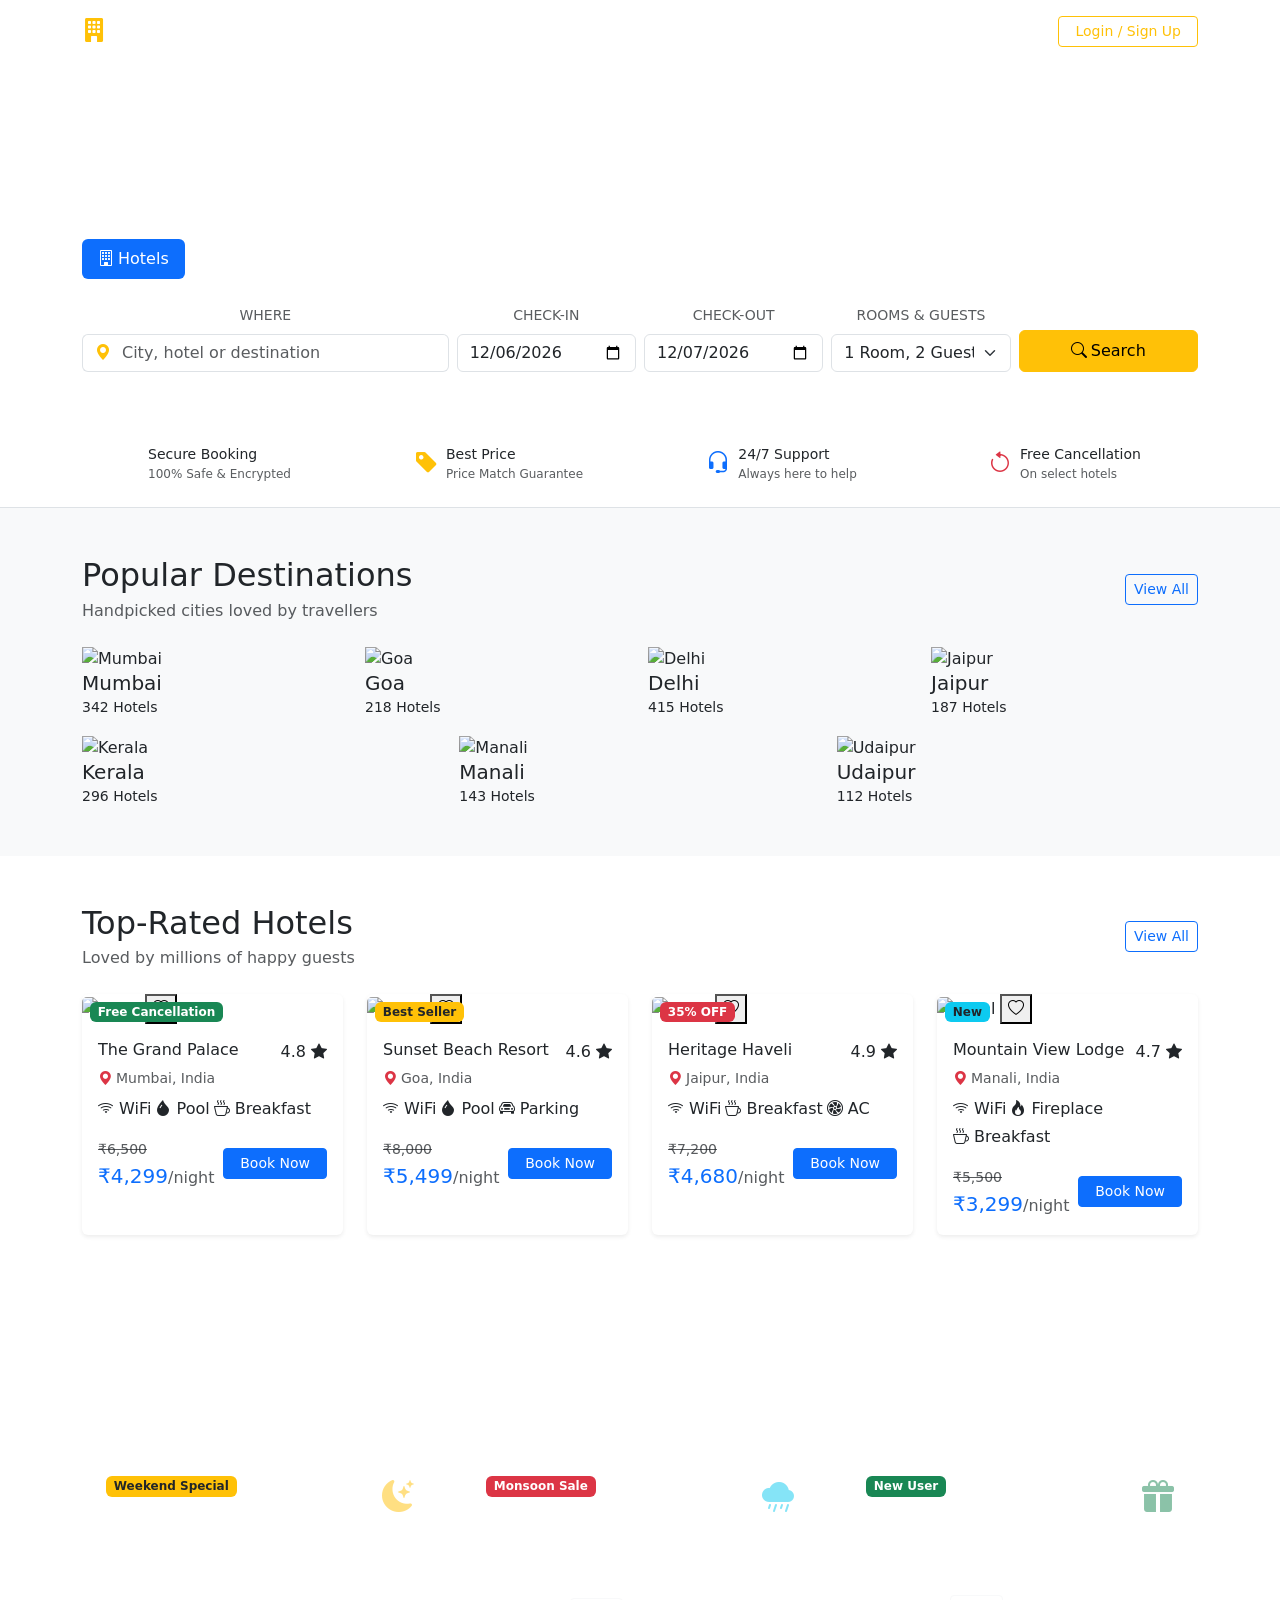
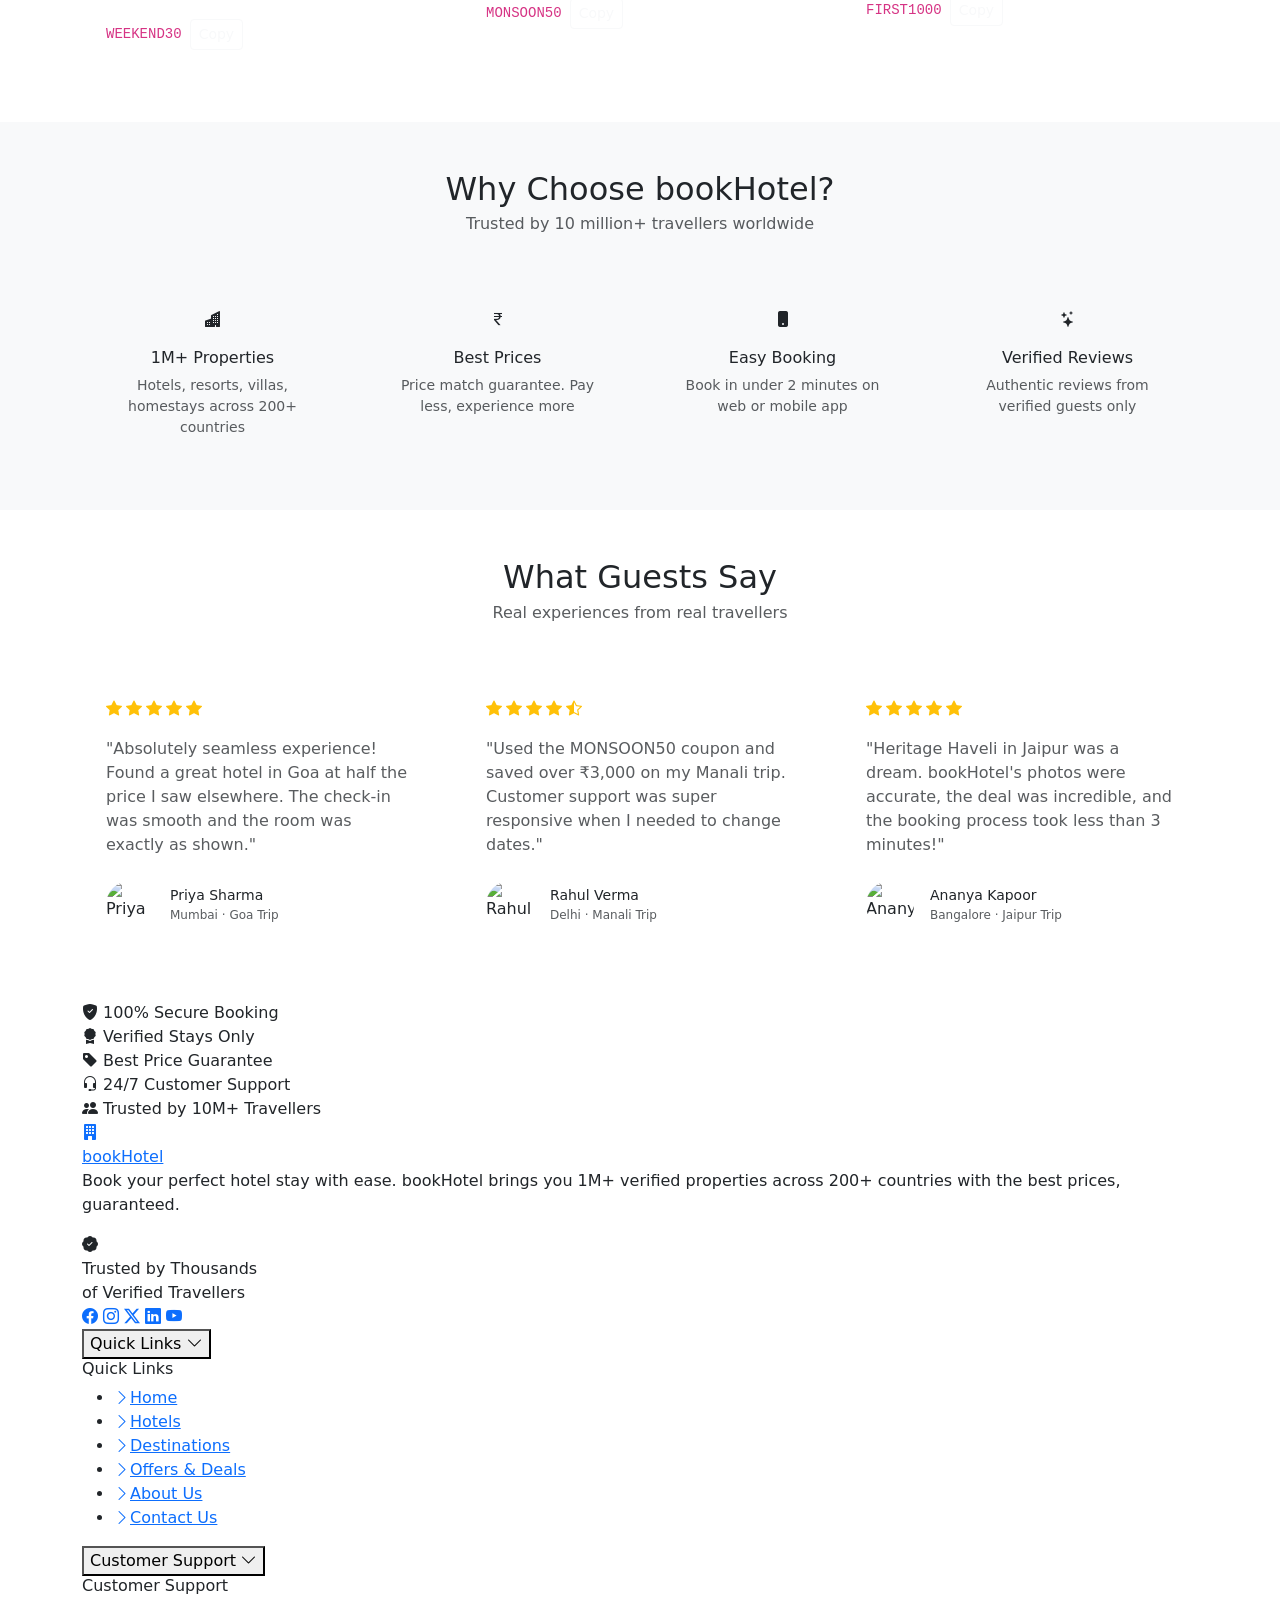
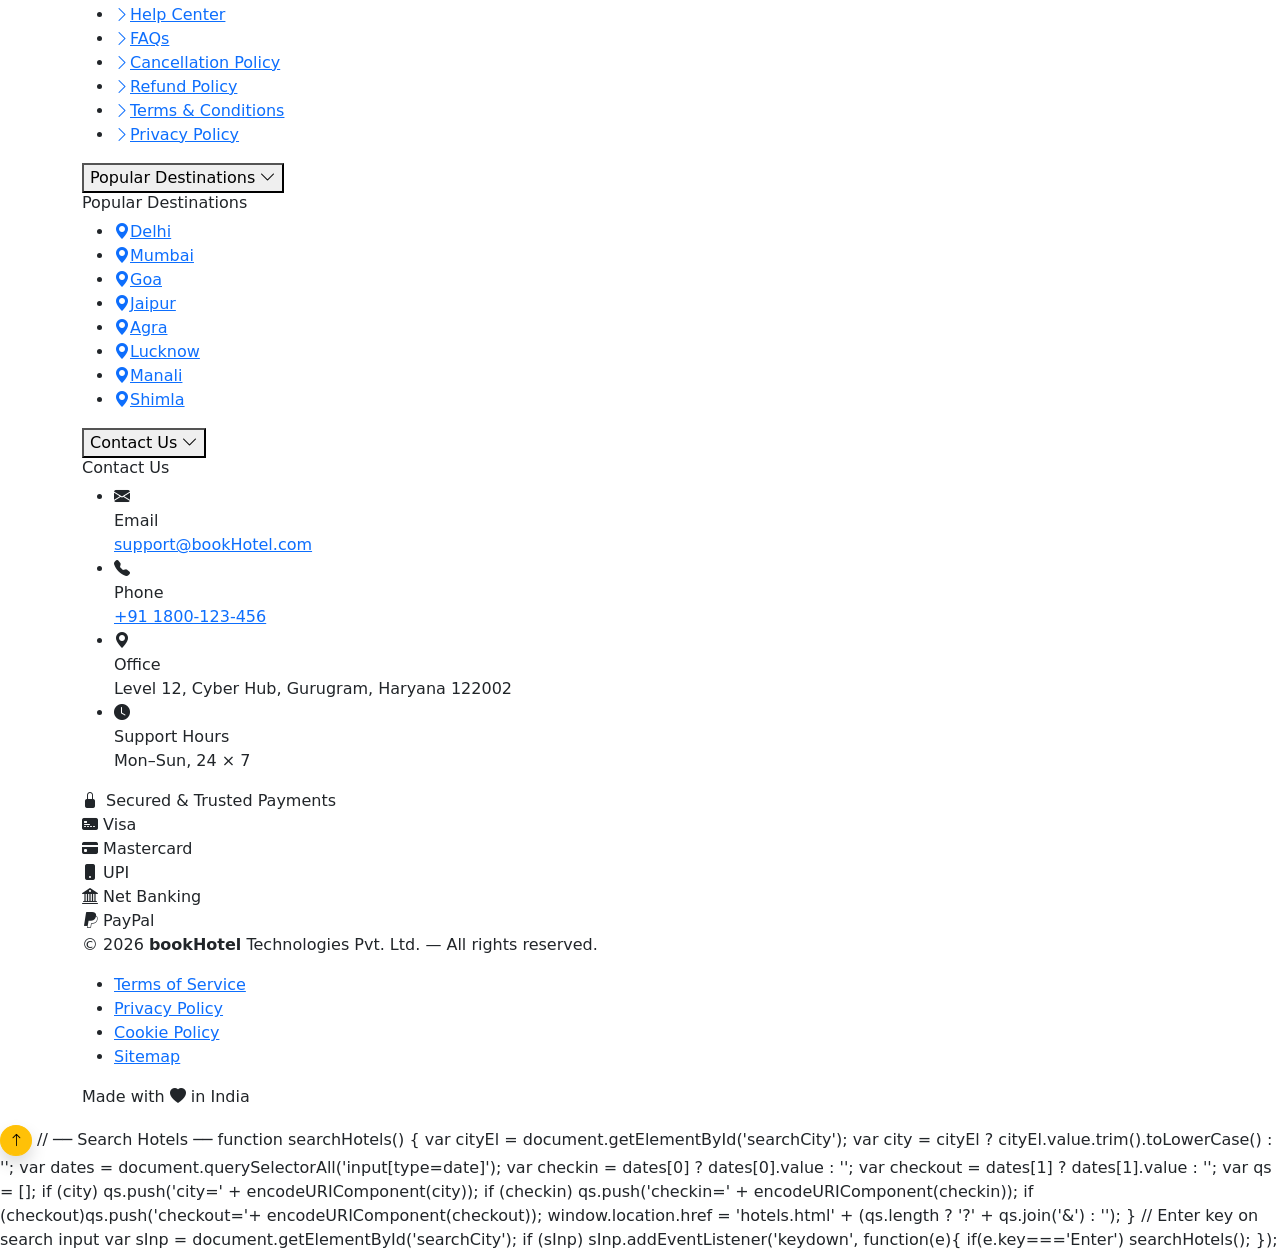
==== commit fc7b5bb5: "Fix search: PHP city filter, city banner, empty state, chip redirect, hero search" ====
--- a/index.html
+++ b/index.html
@@ -1,4 +1,4 @@
-<!DOCTYPE html>
+﻿ <!DOCTYPE html>
 <html lang="en">
 <head>
   <meta charset="UTF-8" />
@@ -508,114 +508,11 @@
   </div>
 </section>
 
-<!-- ========== APP DOWNLOAD ========== -->
-<section class="py-5 app-section">
-  <div class="container">
-    <div class="row align-items-center g-4">
-      <div class="col-12 col-md-7">
-        <span class="badge bg-warning text-dark mb-3">Mobile App</span>
-        <h2 class="fw-800 mb-3">Book Hotels On the Go</h2>
-        <p class="text-muted mb-4">Download the bookHotel app for exclusive app-only deals, instant notifications, and one-tap booking. Available on iOS and Android.</p>
-        <div class="d-flex gap-3 flex-wrap">
-          <a href="#" class="app-btn d-flex align-items-center gap-2">
-            <i class="bi bi-apple fs-4"></i>
-            <div class="text-start">
-              <div style="font-size:0.65rem" class="opacity-75">Download on the</div>
-              <div class="fw-700 small">App Store</div>
-            </div>
-          </a>
-          <a href="#" class="app-btn d-flex align-items-center gap-2">
-            <i class="bi bi-google-play fs-4"></i>
-            <div class="text-start">
-              <div style="font-size:0.65rem" class="opacity-75">Get it on</div>
-              <div class="fw-700 small">Google Play</div>
-            </div>
-          </a>
-        </div>
-      </div>
-      <div class="col-12 col-md-5 text-center">
-        <div class="app-mockup mx-auto">
-          <div class="phone-frame">
-            <div class="phone-screen">
-              <div class="p-3 text-start">
-                <div class="d-flex align-items-center gap-2 mb-3">
-                  <i class="bi bi-building-fill text-warning"></i>
-                  <span class="fw-700 small">bookHotel</span>
-                </div>
-                <div class="bg-white rounded-3 p-2 mb-2 shadow-sm">
-                  <div class="text-muted" style="font-size:0.6rem">WHERE</div>
-                  <div class="fw-600" style="font-size:0.75rem">Goa, India</div>
-                </div>
-                <div class="row g-1 mb-2">
-                  <div class="col-6 bg-white rounded-3 p-2 shadow-sm">
-                    <div class="text-muted" style="font-size:0.6rem">CHECK-IN</div>
-                    <div class="fw-600" style="font-size:0.7rem">Fri, Jul 4</div>
-                  </div>
-                  <div class="col-6 bg-white rounded-3 p-2 shadow-sm">
-                    <div class="text-muted" style="font-size:0.6rem">CHECK-OUT</div>
-                    <div class="fw-600" style="font-size:0.7rem">Sun, Jul 6</div>
-                  </div>
-                </div>
-                <button class="btn btn-warning w-100 btn-sm fw-700" style="font-size:0.7rem">Search Hotels</button>
-                <div class="mt-2 bg-white rounded-3 p-2 shadow-sm d-flex gap-2 align-items-center">
-                  <img src="https://images.unsplash.com/photo-1571003123894-1f0594d2b5d9?w=60&q=80" width="36" height="36" class="rounded-2 object-fit-cover" alt="hotel"/>
-                  <div>
-                    <div class="fw-600" style="font-size:0.65rem">Sunset Beach Resort</div>
-                    <div class="text-warning" style="font-size:0.6rem">★ 4.6 · ₹5,499/night</div>
-                  </div>
-                </div>
-              </div>
-            </div>
-          </div>
-        </div>
-      </div>
-    </div>
-  </div>
-</section>
-
-<!-- ========== NEWSLETTER ========== -->
-<section class="py-5 bg-primary text-white text-center">
-  <div class="container">
-    <div class="col-12 col-md-6 mx-auto">
-      <i class="bi bi-envelope-fill fs-2 mb-3"></i>
-      <h3 class="fw-800 mb-2">Get the Best Deals in Your Inbox</h3>
-      <p class="opacity-75 mb-4">Subscribe to our newsletter and never miss an exclusive hotel offer.</p>
-      <div class="input-group input-group-lg">
-        <input type="email" class="form-control border-0" placeholder="Enter your email address" aria-label="Email"/>
-        <button class="btn btn-warning fw-700 px-4">Subscribe</button>
-      </div>
-      <p class="mt-2 opacity-50" style="font-size:0.75rem">No spam, unsubscribe at any time.</p>
-    </div>
-  </div>
-</section>
 
 <!-- ========== PREMIUM FOOTER ========== -->
 <footer class="se-footer">
 
   <!-- ── TOP NEWSLETTER BAND ── -->
-  <div class="se-footer__newsletter-band">
-    <div class="container">
-      <div class="se-footer__nl-inner">
-        <div class="se-footer__nl-copy">
-          <span class="se-footer__nl-badge"><i class="bi bi-envelope-open-fill me-1"></i>Newsletter</span>
-          <h3 class="se-footer__nl-title">Get exclusive deals in your inbox</h3>
-          <p class="se-footer__nl-sub">Join 500K+ travellers who receive our curated hotel offers every week.</p>
-        </div>
-        <form class="se-footer__nl-form" id="footerNewsletterForm" novalidate>
-          <div class="se-footer__nl-field">
-            <i class="bi bi-envelope se-footer__nl-icon"></i>
-            <input type="email" class="se-footer__nl-input" id="nlEmail" placeholder="Enter your email address" aria-label="Email for newsletter"/>
-            <button type="submit" class="se-footer__nl-btn">
-              <span class="se-footer__nl-btn-txt">Subscribe</span>
-              <i class="bi bi-arrow-right se-footer__nl-btn-icon"></i>
-            </button>
-          </div>
-          <p class="se-footer__nl-note"><i class="bi bi-shield-check me-1"></i>No spam. Unsubscribe anytime.</p>
-          <p class="se-footer__nl-ok d-none" id="nlOk"><i class="bi bi-check-circle-fill me-1"></i>You're subscribed!</p>
-        </form>
-      </div>
-    </div>
-  </div>
 
   <!-- ── TRUST STRIP ── -->
   <div class="se-footer__trust-strip">
@@ -767,26 +664,6 @@
               </div>
             </li>
           </ul>
-          <!-- App Download -->
-          <div class="se-footer__apps">
-            <div class="se-footer__apps-label">Download the App</div>
-            <div class="se-footer__apps-row">
-              <a href="#" class="se-footer__app-btn" aria-label="Download on App Store">
-                <i class="bi bi-apple se-footer__app-icon"></i>
-                <div>
-                  <div class="se-footer__app-small">Download on</div>
-                  <div class="se-footer__app-store">App Store</div>
-                </div>
-              </a>
-              <a href="#" class="se-footer__app-btn" aria-label="Get on Google Play">
-                <i class="bi bi-google-play se-footer__app-icon"></i>
-                <div>
-                  <div class="se-footer__app-small">Get it on</div>
-                  <div class="se-footer__app-store">Google Play</div>
-                </div>
-              </a>
-            </div>
-          </div>
         </div>
 
       </div><!-- /.se-footer__grid -->
@@ -872,24 +749,6 @@
     el.value = i % 2 === 0 ? fmt(tomorrow) : fmt(dayAfter);
   });
 
-  // Footer newsletter subscribe
-  const nlForm = document.getElementById('footerNewsletterForm');
-  if (nlForm) {
-    nlForm.addEventListener('submit', function(e) {
-      e.preventDefault();
-      const emailVal = document.getElementById('nlEmail').value.trim();
-      const okMsg = document.getElementById('nlOk');
-      if (!emailVal || !/^[^\s@]+@[^\s@]+\.[^\s@]+$/.test(emailVal)) {
-        document.getElementById('nlEmail').style.borderColor = '#ef4444';
-        return;
-      }
-      document.getElementById('nlEmail').style.borderColor = '';
-      okMsg.classList.remove('d-none');
-      nlForm.querySelector('.se-footer__nl-field').style.opacity = '0.5';
-      nlForm.querySelector('.se-footer__nl-field').style.pointerEvents = 'none';
-    });
-  }
-
   // Footer accordion for mobile
   document.querySelectorAll('.se-footer__col-toggle').forEach(btn => {
     btn.addEventListener('click', function() {
@@ -902,3 +761,26 @@
 </script>
 </body>
 </html>
+
+
+  // ── Search Hotels ──
+  function searchHotels() {
+    var cityEl   = document.getElementById('searchCity');
+    var city     = cityEl ? cityEl.value.trim().toLowerCase() : '';
+    var dates    = document.querySelectorAll('input[type=date]');
+    var checkin  = dates[0] ? dates[0].value : '';
+    var checkout = dates[1] ? dates[1].value : '';
+    var qs = [];
+    if (city)    qs.push('city='    + encodeURIComponent(city));
+    if (checkin) qs.push('checkin=' + encodeURIComponent(checkin));
+    if (checkout)qs.push('checkout='+ encodeURIComponent(checkout));
+    window.location.href = 'hotels.html' + (qs.length ? '?' + qs.join('&') : '');
+  }
+
+  // Enter key on search input
+  var sInp = document.getElementById('searchCity');
+  if (sInp) sInp.addEventListener('keydown', function(e){ if(e.key==='Enter') searchHotels(); });
+
+</script>
+</body>
+</html>
